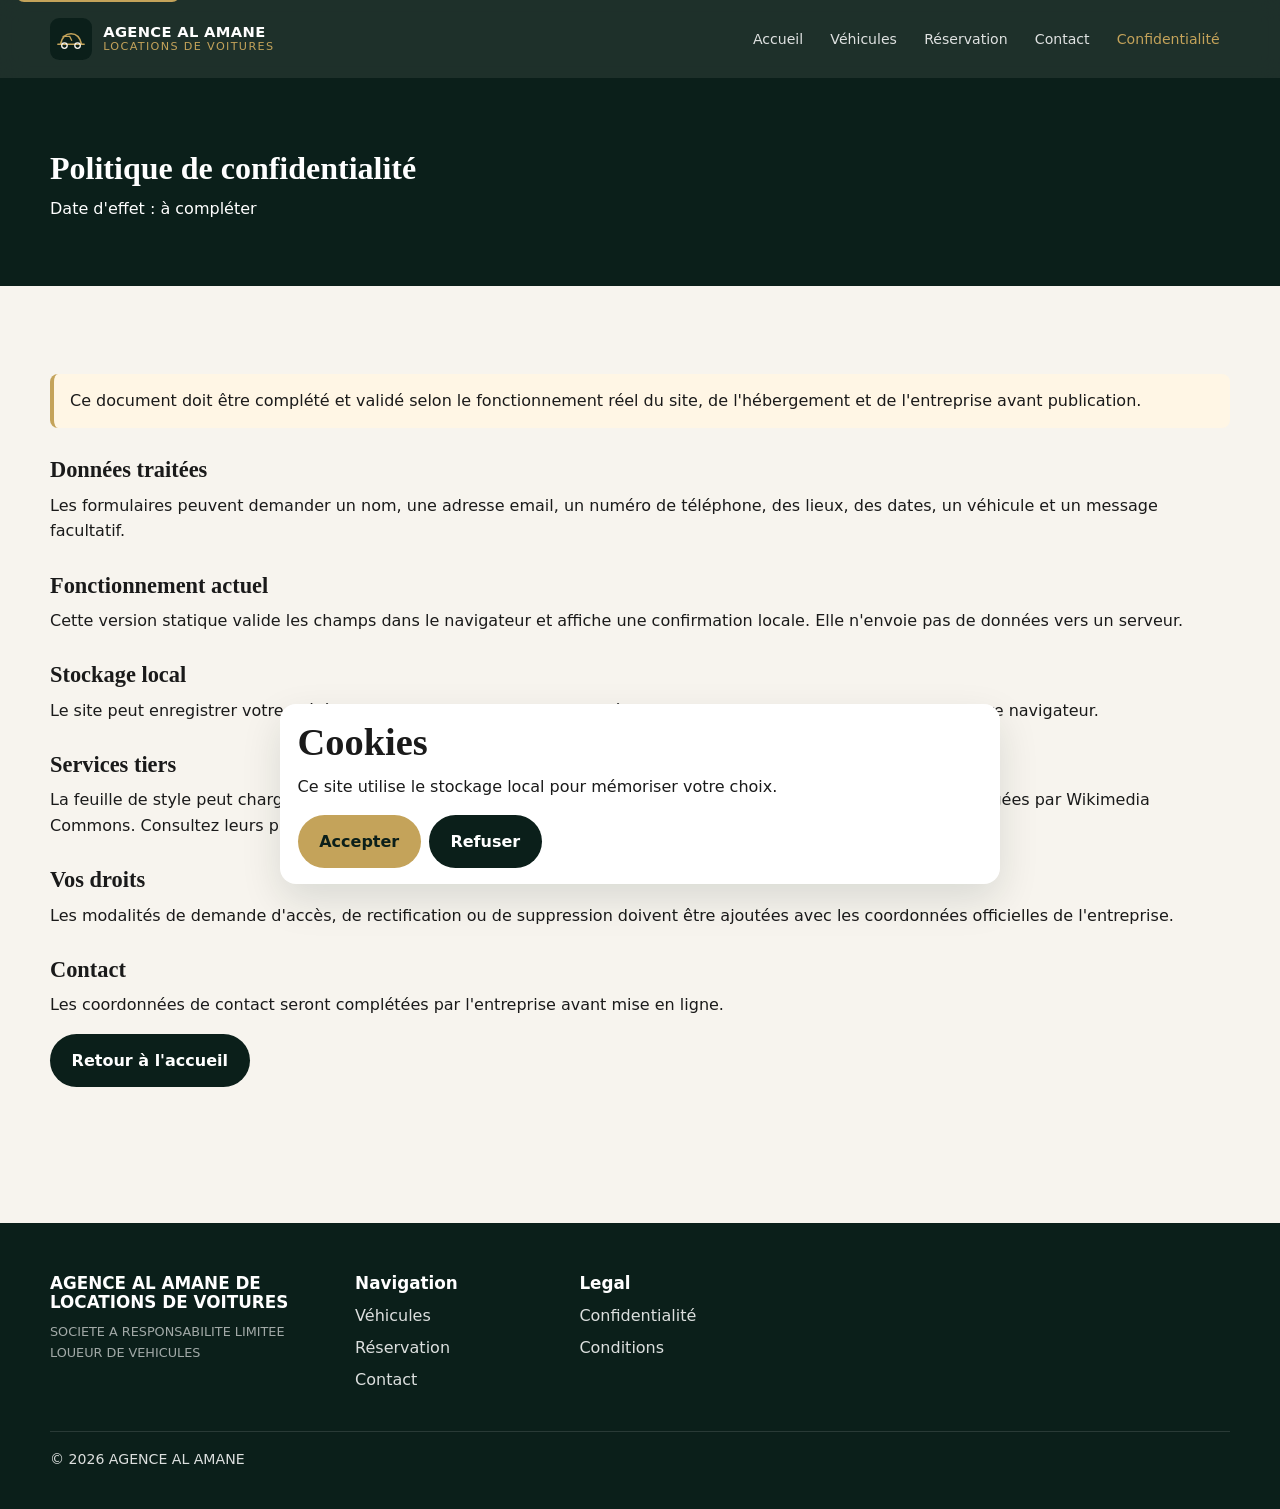
==== privacy-policy.html @ 0187f234 "Add files via upload" ====
<!DOCTYPE html>
<html lang="fr">
<head>
  <meta charset="UTF-8">
  <meta name="viewport" content="width=device-width, initial-scale=1">
  <title>Politique de confidentialité | AGENCE AL AMANE</title>
  <meta name="description" content="Politique de confidentialité du site de location de voitures.">
  <link rel="icon" href="assets/icons/logo.svg" type="image/svg+xml">
  <link rel="stylesheet" href="css/style.css">
</head>
<body data-page="privacy">
  <a class="skip-link" href="#main">Aller au contenu</a>
  <header class="site-header"><div class="container header-inner"><a class="logo" href="index.html#home"><img src="assets/icons/logo.svg" alt=""><span>AGENCE AL AMANE<small>Locations de voitures</small></span></a><button class="nav-toggle" type="button" aria-expanded="false" aria-controls="site-nav" aria-label="Ouvrir le menu"><span></span></button><nav id="site-nav" class="site-nav" aria-label="Navigation principale"><a href="index.html#home">Accueil</a><a href="index.html#cars">Véhicules</a><a href="index.html#booking">Réservation</a><a href="index.html#contact">Contact</a><a href="privacy-policy.html" aria-current="page">Confidentialité</a></nav></div></header>
  <main id="main" class="legal-page"><div class="page-hero"><div class="container"><h1>Politique de confidentialité</h1><p>Date d'effet : à compléter</p></div></div><section class="section"><div class="container"><div class="notice">Ce document doit être complété et validé selon le fonctionnement réel du site, de l'hébergement et de l'entreprise avant publication.</div><h2>Données traitées</h2><p>Les formulaires peuvent demander un nom, une adresse email, un numéro de téléphone, des lieux, des dates, un véhicule et un message facultatif.</p><h2>Fonctionnement actuel</h2><p>Cette version statique valide les champs dans le navigateur et affiche une confirmation locale. Elle n'envoie pas de données vers un serveur.</p><h2>Stockage local</h2><p>Le site peut enregistrer votre préférence de cookies et certaines données de recherche dans le stockage local de votre navigateur.</p><h2>Services tiers</h2><p>La feuille de style peut charger des polices depuis Google Fonts et les véhicules utilisent des images publiques hébergées par Wikimedia Commons. Consultez leurs propres politiques pour plus d'informations.</p><h2>Vos droits</h2><p>Les modalités de demande d'accès, de rectification ou de suppression doivent être ajoutées avec les coordonnées officielles de l'entreprise.</p><h2>Contact</h2><p>Les coordonnées de contact seront complétées par l'entreprise avant mise en ligne.</p><p><a class="btn btn-ghost" href="index.html#home">Retour à l'accueil</a></p></div></section></main>
  <footer class="site-footer"><div class="container footer-grid"><div><h2>AGENCE AL AMANE DE LOCATIONS DE VOITURES</h2><p class="legal-id">SOCIETE A RESPONSABILITE LIMITEE<br>LOUEUR DE VEHICULES</p></div><div><h3>Navigation</h3><ul><li><a href="index.html#cars">Véhicules</a></li><li><a href="index.html#booking">Réservation</a></li><li><a href="index.html#contact">Contact</a></li></ul></div><div><h3>Legal</h3><ul><li><a href="privacy-policy.html">Confidentialité</a></li><li><a href="index.html#terms">Conditions</a></li></ul></div></div><div class="container footer-bottom"><p>© <span data-year></span> AGENCE AL AMANE</p></div></footer>
  <div class="cookie-banner" id="cookie-banner" role="dialog" aria-labelledby="cookie-title"><h2 id="cookie-title" class="section-title">Cookies</h2><p>Ce site utilise le stockage local pour mémoriser votre choix.</p><div class="cookie-actions"><button class="btn btn-primary" id="cookie-accept" type="button">Accepter</button><button class="btn btn-ghost" id="cookie-decline" type="button">Refuser</button></div></div><button class="scroll-top" id="scroll-top" type="button" aria-label="Retour en haut">↑</button><script src="js/script.js"></script>
</body>
</html>
---- css/style.css ----
/* ============================================
   AGENCE AL AMANE — Car Rental
   ============================================ */

:root {
  --forest: #0b1f1a;
  --forest-soft: #143029;
  --gold: #c4a35a;
  --gold-dark: #9a7c38;
  --cream: #f7f4ee;
  --cream-2: #efe8db;
  --ink: #1a1a1a;
  --muted: #5c6560;
  --line: #d9d2c5;
  --white: #ffffff;
  --error: #b42318;
  --success: #1b7a4e;
  --shadow: 0 16px 40px rgba(11, 31, 26, 0.12);
  --radius: 16px;
  --header-h: 78px;
  --font: "Plus Jakarta Sans", system-ui, sans-serif;
  --display: "Cormorant Garamond", Georgia, serif;
  --max: 1180px;
}

*,
*::before,
*::after {
  box-sizing: border-box;
}

html {
  scroll-behavior: smooth;
}

body {
  margin: 0;
  font-family: var(--font);
  color: var(--ink);
  background: var(--cream);
  line-height: 1.6;
  min-height: 100vh;
}

img {
  max-width: 100%;
  height: auto;
  display: block;
}

a {
  color: inherit;
  text-decoration: none;
}

button,
input,
select,
textarea {
  font: inherit;
}

h1,
h2,
h3,
h4 {
  font-family: var(--display);
  font-weight: 600;
  line-height: 1.15;
  margin: 0 0 0.6rem;
}

p {
  margin: 0 0 1rem;
}

:focus-visible {
  outline: 3px solid var(--gold);
  outline-offset: 3px;
}

.skip-link {
  position: absolute;
  left: 1rem;
  top: -40px;
  background: var(--gold);
  color: var(--forest);
  padding: 0.5rem 1rem;
  z-index: 1000;
  border-radius: 8px;
}

.skip-link:focus {
  top: 1rem;
}

.container {
  width: min(100% - 2rem, var(--max));
  margin-inline: auto;
}

.section {
  padding: 4.5rem 0;
}

.section-kicker {
  text-transform: uppercase;
  letter-spacing: 0.16em;
  font-size: 0.75rem;
  color: var(--gold-dark);
  font-weight: 700;
  margin-bottom: 0.5rem;
}

.section-title {
  font-size: clamp(1.8rem, 3vw, 2.6rem);
}

.section-lead {
  color: var(--muted);
  max-width: 42rem;
}

.demo-note {
  display: inline-block;
  background: var(--cream-2);
  color: var(--muted);
  font-size: 0.8rem;
  padding: 0.2rem 0.55rem;
  border-radius: 999px;
  margin-bottom: 0.75rem;
}

/* Buttons */
.btn {
  display: inline-flex;
  align-items: center;
  justify-content: center;
  gap: 0.4rem;
  border: 0;
  border-radius: 999px;
  padding: 0.85rem 1.35rem;
  cursor: pointer;
  font-weight: 700;
  transition: transform 0.2s ease, background 0.2s ease, color 0.2s ease, box-shadow 0.2s ease;
  min-height: 44px;
}

.btn:hover {
  transform: translateY(-1px);
}

.btn-primary {
  background: var(--gold);
  color: var(--forest);
}

.btn-primary:hover {
  background: #d4b56c;
}

.btn-secondary {
  background: transparent;
  color: var(--white);
  border: 1px solid rgba(255, 255, 255, 0.45);
}

.btn-secondary:hover {
  background: rgba(255, 255, 255, 0.08);
}

.btn-ghost {
  background: var(--forest);
  color: var(--white);
}

.btn-ghost:hover {
  background: var(--forest-soft);
}

.btn-text {
  background: none;
  color: var(--forest);
  padding-inline: 0.4rem;
}

/* Header */
.site-header {
  position: sticky;
  top: 0;
  z-index: 50;
  background: rgba(11, 31, 26, 0.92);
  backdrop-filter: blur(12px);
  color: var(--white);
  min-height: var(--header-h);
  transition: box-shadow 0.2s ease;
}

.site-header.is-scrolled {
  box-shadow: 0 8px 24px rgba(0, 0, 0, 0.18);
}

.header-inner {
  display: flex;
  align-items: center;
  justify-content: space-between;
  gap: 1rem;
  min-height: var(--header-h);
}

.logo {
  display: flex;
  align-items: center;
  gap: 0.7rem;
  font-weight: 800;
  letter-spacing: 0.02em;
}

.logo img {
  width: 42px;
  height: 42px;
}

.logo span {
  font-size: 0.92rem;
  line-height: 1.15;
}

.logo small {
  display: block;
  font-weight: 500;
  color: var(--gold);
  font-size: 0.7rem;
  letter-spacing: 0.12em;
  text-transform: uppercase;
}

.nav-toggle {
  display: none;
  width: 44px;
  height: 44px;
  border: 0;
  background: transparent;
  color: var(--white);
  cursor: pointer;
}

.nav-toggle span,
.nav-toggle span::before,
.nav-toggle span::after {
  display: block;
  width: 22px;
  height: 2px;
  background: currentColor;
  position: relative;
}

.nav-toggle span::before,
.nav-toggle span::after {
  content: "";
  position: absolute;
}

.nav-toggle span::before {
  top: -7px;
}

.nav-toggle span::after {
  top: 7px;
}

.site-nav {
  display: flex;
  align-items: center;
  gap: 0.4rem;
}

.site-nav a {
  padding: 0.45rem 0.65rem;
  font-size: 0.88rem;
  color: rgba(255, 255, 255, 0.86);
  border-radius: 8px;
}

.site-nav a:hover,
.site-nav a[aria-current="page"] {
  color: var(--gold);
}

.site-nav .btn-primary {
  margin-left: 0.4rem;
  color: var(--forest);
}

/* Hero */
.hero {
  position: relative;
  min-height: min(86vh, 760px);
  display: grid;
  align-items: end;
  color: var(--white);
  background:
    linear-gradient(180deg, rgba(11, 31, 26, 0.35) 0%, rgba(11, 31, 26, 0.82) 100%),
    url("https://images.unsplash.com/photo-1492144534655-ae79c964c9d7?auto=format&fit=crop&w=1600&q=70")
      center/cover no-repeat;
}

.hero-content {
  padding: 7rem 0 5.5rem;
  max-width: 40rem;
}

.hero h1 {
  font-size: clamp(2.6rem, 6vw, 4.6rem);
  margin-bottom: 1rem;
}

.hero p {
  color: rgba(255, 255, 255, 0.86);
  font-size: 1.08rem;
}

.hero-actions {
  display: flex;
  flex-wrap: wrap;
  gap: 0.75rem;
  margin-top: 1.5rem;
}

/* Search panel */
.search-panel {
  margin-top: -3.2rem;
  position: relative;
  z-index: 2;
}

.search-card,
.card,
.feature-card,
.step-card,
.testimonial,
.legal-card {
  background: var(--white);
  border-radius: var(--radius);
  box-shadow: var(--shadow);
}

.search-card {
  padding: 1.25rem;
}

.search-grid,
.form-grid {
  display: grid;
  grid-template-columns: repeat(4, 1fr);
  gap: 0.85rem;
}

.field {
  display: flex;
  flex-direction: column;
  gap: 0.35rem;
}

.field label {
  font-size: 0.8rem;
  font-weight: 700;
}

.field input,
.field select,
.field textarea {
  border: 1px solid var(--line);
  border-radius: 12px;
  padding: 0.75rem 0.85rem;
  background: var(--cream);
  min-height: 46px;
}

.field textarea {
  min-height: 120px;
  resize: vertical;
}

.field-error,
.form-error {
  color: var(--error);
  font-size: 0.8rem;
  min-height: 1.1em;
}

.form-success {
  color: var(--success);
  background: #e8f6ee;
  padding: 0.85rem 1rem;
  border-radius: 12px;
  margin-bottom: 1rem;
}

.form-success[hidden],
.form-error[hidden] {
  display: none;
}

/* Cars */
.cars-toolbar {
  display: grid;
  grid-template-columns: 1.4fr repeat(5, 1fr);
  gap: 0.7rem;
  margin: 1.5rem 0 2rem;
}

.car-grid {
  display: grid;
  grid-template-columns: repeat(3, 1fr);
  gap: 1.2rem;
}

.car-card {
  overflow: hidden;
  display: flex;
  flex-direction: column;
  background: var(--white);
  border-radius: var(--radius);
  box-shadow: var(--shadow);
}

.car-card img {
  width: 100%;
  height: 190px;
  object-fit: cover;
  background: var(--cream-2);
}

.car-body {
  padding: 1.1rem 1.15rem 1.25rem;
  display: flex;
  flex-direction: column;
  gap: 0.45rem;
  flex: 1;
}

.car-meta {
  display: flex;
  justify-content: space-between;
  align-items: center;
  gap: 0.5rem;
}

.badge {
  background: var(--cream-2);
  color: var(--forest);
  border-radius: 999px;
  font-size: 0.72rem;
  font-weight: 700;
  padding: 0.2rem 0.55rem;
}

.specs {
  display: flex;
  flex-wrap: wrap;
  gap: 0.4rem;
  color: var(--muted);
  font-size: 0.82rem;
}

.price {
  font-weight: 800;
  font-size: 1.05rem;
}

.price small {
  font-weight: 500;
  color: var(--muted);
}

.car-actions {
  display: flex;
  gap: 0.5rem;
  margin-top: auto;
}

.car-actions .btn {
  flex: 1;
  padding-inline: 0.6rem;
}

.empty-state {
  text-align: center;
  padding: 2.5rem 1rem;
  color: var(--muted);
}

/* Features / steps */
.feature-grid,
.stats-grid {
  display: grid;
  grid-template-columns: repeat(3, 1fr);
  gap: 1rem;
  margin-top: 1.8rem;
}

.feature-card,
.step-card,
.stat-card {
  padding: 1.3rem;
}

.icon-circle {
  width: 46px;
  height: 46px;
  border-radius: 50%;
  display: grid;
  place-items: center;
  background: var(--cream-2);
  color: var(--gold-dark);
  margin-bottom: 0.8rem;
  font-weight: 800;
}

.steps {
  display: grid;
  grid-template-columns: repeat(3, 1fr);
  gap: 1rem;
  margin-top: 1.8rem;
}

/* About / testimonials */
.split {
  display: grid;
  grid-template-columns: 1.1fr 0.9fr;
  gap: 2rem;
  align-items: center;
}

.testimonial-grid {
  display: grid;
  grid-template-columns: repeat(3, 1fr);
  gap: 1rem;
}

.testimonial {
  padding: 1.3rem;
}

.cta-band {
  background: var(--forest);
  color: var(--white);
  border-radius: 24px;
  padding: 2.4rem;
  display: flex;
  justify-content: space-between;
  gap: 1.5rem;
  align-items: center;
}

.contact-grid {
  display: grid;
  grid-template-columns: 0.9fr 1.1fr;
  gap: 1.5rem;
}

.info-list {
  list-style: none;
  padding: 0;
  margin: 0 0 1.2rem;
}

.info-list li {
  margin-bottom: 0.7rem;
}

.social-row {
  display: flex;
  flex-wrap: wrap;
  gap: 0.5rem;
}

.social-row a {
  width: 42px;
  height: 42px;
  display: grid;
  place-items: center;
  border-radius: 50%;
  background: var(--forest);
  color: var(--white);
}

.social-row a:hover {
  background: var(--gold);
  color: var(--forest);
}

.social-row img {
  width: 18px;
  height: 18px;
  filter: brightness(0) invert(1);
}

/* Modal */
.modal {
  position: fixed;
  inset: 0;
  background: rgba(11, 31, 26, 0.62);
  display: grid;
  place-items: center;
  padding: 1rem;
  z-index: 80;
  opacity: 0;
  visibility: hidden;
  transition: opacity 0.2s ease, visibility 0.2s ease;
}

.modal.is-open {
  opacity: 1;
  visibility: visible;
}

.modal-dialog {
  background: var(--white);
  border-radius: 20px;
  max-width: 760px;
  width: 100%;
  max-height: 90vh;
  overflow: auto;
  transform: translateY(12px);
  transition: transform 0.2s ease;
}

.modal.is-open .modal-dialog {
  transform: none;
}

.modal-dialog img {
  width: 100%;
  height: 280px;
  object-fit: cover;
}

.modal-body {
  padding: 1.3rem 1.4rem 1.6rem;
}

.modal-close {
  position: absolute;
  right: 1rem;
  top: 1rem;
  background: var(--white);
  border: 0;
  width: 40px;
  height: 40px;
  border-radius: 50%;
  cursor: pointer;
  font-size: 1.3rem;
}

.modal-dialog {
  position: relative;
}

/* Booking calc */
.calc-box {
  background: var(--forest);
  color: var(--white);
  border-radius: var(--radius);
  padding: 1.2rem;
}

.calc-box dl {
  display: grid;
  grid-template-columns: 1fr auto;
  gap: 0.4rem 1rem;
  margin: 0;
}

.calc-box small {
  display: block;
  margin-top: 0.8rem;
  color: rgba(255, 255, 255, 0.7);
}

.checkbox {
  display: flex;
  gap: 0.6rem;
  align-items: flex-start;
  font-size: 0.92rem;
}

/* FAQ */
.faq-item {
  background: var(--white);
  border-radius: 12px;
  margin-bottom: 0.6rem;
  overflow: hidden;
}

.faq-item button {
  width: 100%;
  text-align: left;
  background: none;
  border: 0;
  padding: 1rem 1.1rem;
  font-weight: 700;
  cursor: pointer;
}

.faq-item .faq-panel {
  display: none;
  padding: 0 1.1rem 1rem;
  color: var(--muted);
}

.faq-item.is-open .faq-panel {
  display: block;
}

/* Footer */
.site-footer {
  background: var(--forest);
  color: rgba(255, 255, 255, 0.86);
  padding: 3.2rem 0 1.4rem;
  margin-top: 3rem;
}

.footer-grid {
  display: grid;
  grid-template-columns: 1.4fr repeat(4, 1fr);
  gap: 1.4rem;
}

.site-footer h3,
.site-footer h2 {
  color: var(--white);
  font-size: 1.05rem;
  font-family: var(--font);
}

.site-footer a:hover {
  color: var(--gold);
}

.site-footer ul {
  list-style: none;
  padding: 0;
  margin: 0;
}

.site-footer li {
  margin-bottom: 0.4rem;
}

.legal-id {
  font-size: 0.8rem;
  color: rgba(255, 255, 255, 0.62);
}

.footer-bottom {
  border-top: 1px solid rgba(255, 255, 255, 0.12);
  margin-top: 2rem;
  padding-top: 1rem;
  display: flex;
  justify-content: space-between;
  gap: 1rem;
  flex-wrap: wrap;
  font-size: 0.88rem;
}

/* Cookie */
.cookie-banner {
  position: fixed;
  left: 1rem;
  right: 1rem;
  bottom: 1rem;
  z-index: 90;
  background: var(--white);
  border-radius: 16px;
  box-shadow: var(--shadow);
  padding: 1rem 1.1rem;
  display: none;
  max-width: 720px;
  margin-inline: auto;
}

.cookie-banner.is-visible {
  display: block;
}

.cookie-actions {
  display: flex;
  flex-wrap: wrap;
  gap: 0.5rem;
  margin-top: 0.8rem;
}

.cookie-settings {
  display: none;
  margin-top: 0.8rem;
}

.cookie-settings.is-open {
  display: block;
}

/* Utilities */
.page-hero {
  background: var(--forest);
  color: var(--white);
  padding: 4.5rem 0 3rem;
}

.legal-page h2 {
  margin-top: 1.8rem;
  font-size: 1.4rem;
}

.notice {
  background: #fff6e5;
  border-left: 4px solid var(--gold);
  padding: 0.9rem 1rem;
  border-radius: 8px;
  margin: 1rem 0 1.5rem;
}

.scroll-top,
.mobile-cta {
  position: fixed;
  z-index: 40;
}

.scroll-top {
  right: 1rem;
  bottom: 5.4rem;
  width: 44px;
  height: 44px;
  border-radius: 50%;
  border: 0;
  background: var(--forest);
  color: var(--white);
  cursor: pointer;
  display: none;
}

.scroll-top.is-visible {
  display: grid;
  place-items: center;
}

.mobile-cta {
  display: none;
  left: 1rem;
  right: 1rem;
  bottom: 1rem;
}

.sr-only {
  position: absolute;
  width: 1px;
  height: 1px;
  padding: 0;
  margin: -1px;
  overflow: hidden;
  clip: rect(0, 0, 0, 0);
  border: 0;
}

.loading {
  text-align: center;
  color: var(--muted);
  padding: 1rem;
}

/* Responsive */
@media (max-width: 1200px) {
  .car-grid,
  .feature-grid,
  .testimonial-grid {
    grid-template-columns: repeat(2, 1fr);
  }

  .cars-toolbar {
    grid-template-columns: repeat(3, 1fr);
  }
}

@media (max-width: 992px) {
  .search-grid,
  .form-grid,
  .split,
  .contact-grid,
  .steps,
  .footer-grid,
  .cta-band {
    grid-template-columns: 1fr;
  }

  .footer-grid {
    grid-template-columns: 1fr 1fr;
  }
}

@media (max-width: 768px) {
  .nav-toggle {
    display: grid;
    place-items: center;
  }

  .site-nav {
    position: absolute;
    left: 0;
    right: 0;
    top: var(--header-h);
    background: var(--forest);
    flex-direction: column;
    align-items: stretch;
    padding: 0.6rem 1rem 1rem;
    display: none;
  }

  .site-nav.is-open {
    display: flex;
  }

  .site-nav .btn-primary {
    margin: 0.4rem 0 0;
  }

  .hero-content {
    padding-top: 6rem;
  }

  .car-grid,
  .feature-grid,
  .testimonial-grid,
  .stats-grid,
  .cars-toolbar,
  .footer-grid {
    grid-template-columns: 1fr;
  }

  .mobile-cta {
    display: block;
  }

  .mobile-cta .btn {
    width: 100%;
  }

  body.has-mobile-cta {
    padding-bottom: 4.5rem;
  }
}

@media (max-width: 576px) {
  .hero h1 {
    font-size: 2.3rem;
  }

  .car-actions {
    flex-direction: column;
  }

  .search-card,
  .cta-band,
  .modal-body {
    padding: 1rem;
  }
}

@media (max-width: 375px) {
  .container {
    width: min(100% - 1.2rem, var(--max));
  }
}
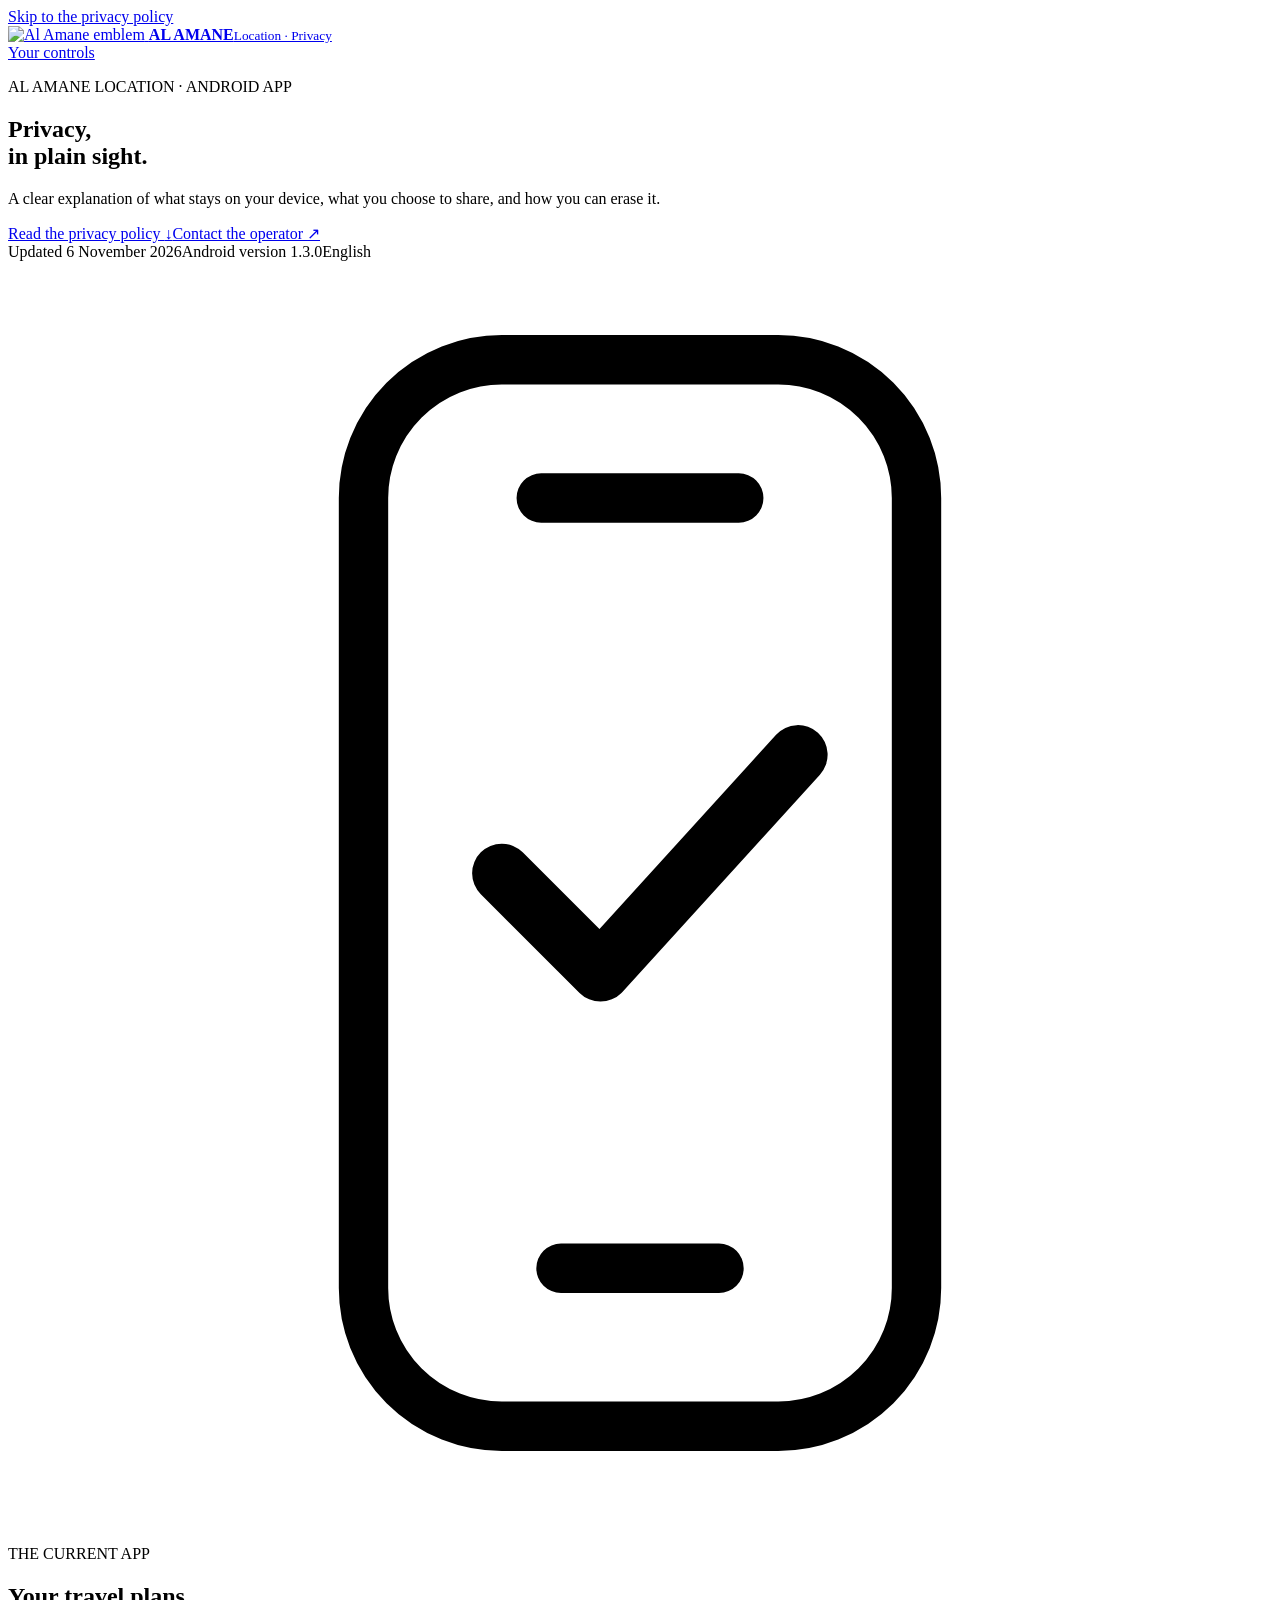
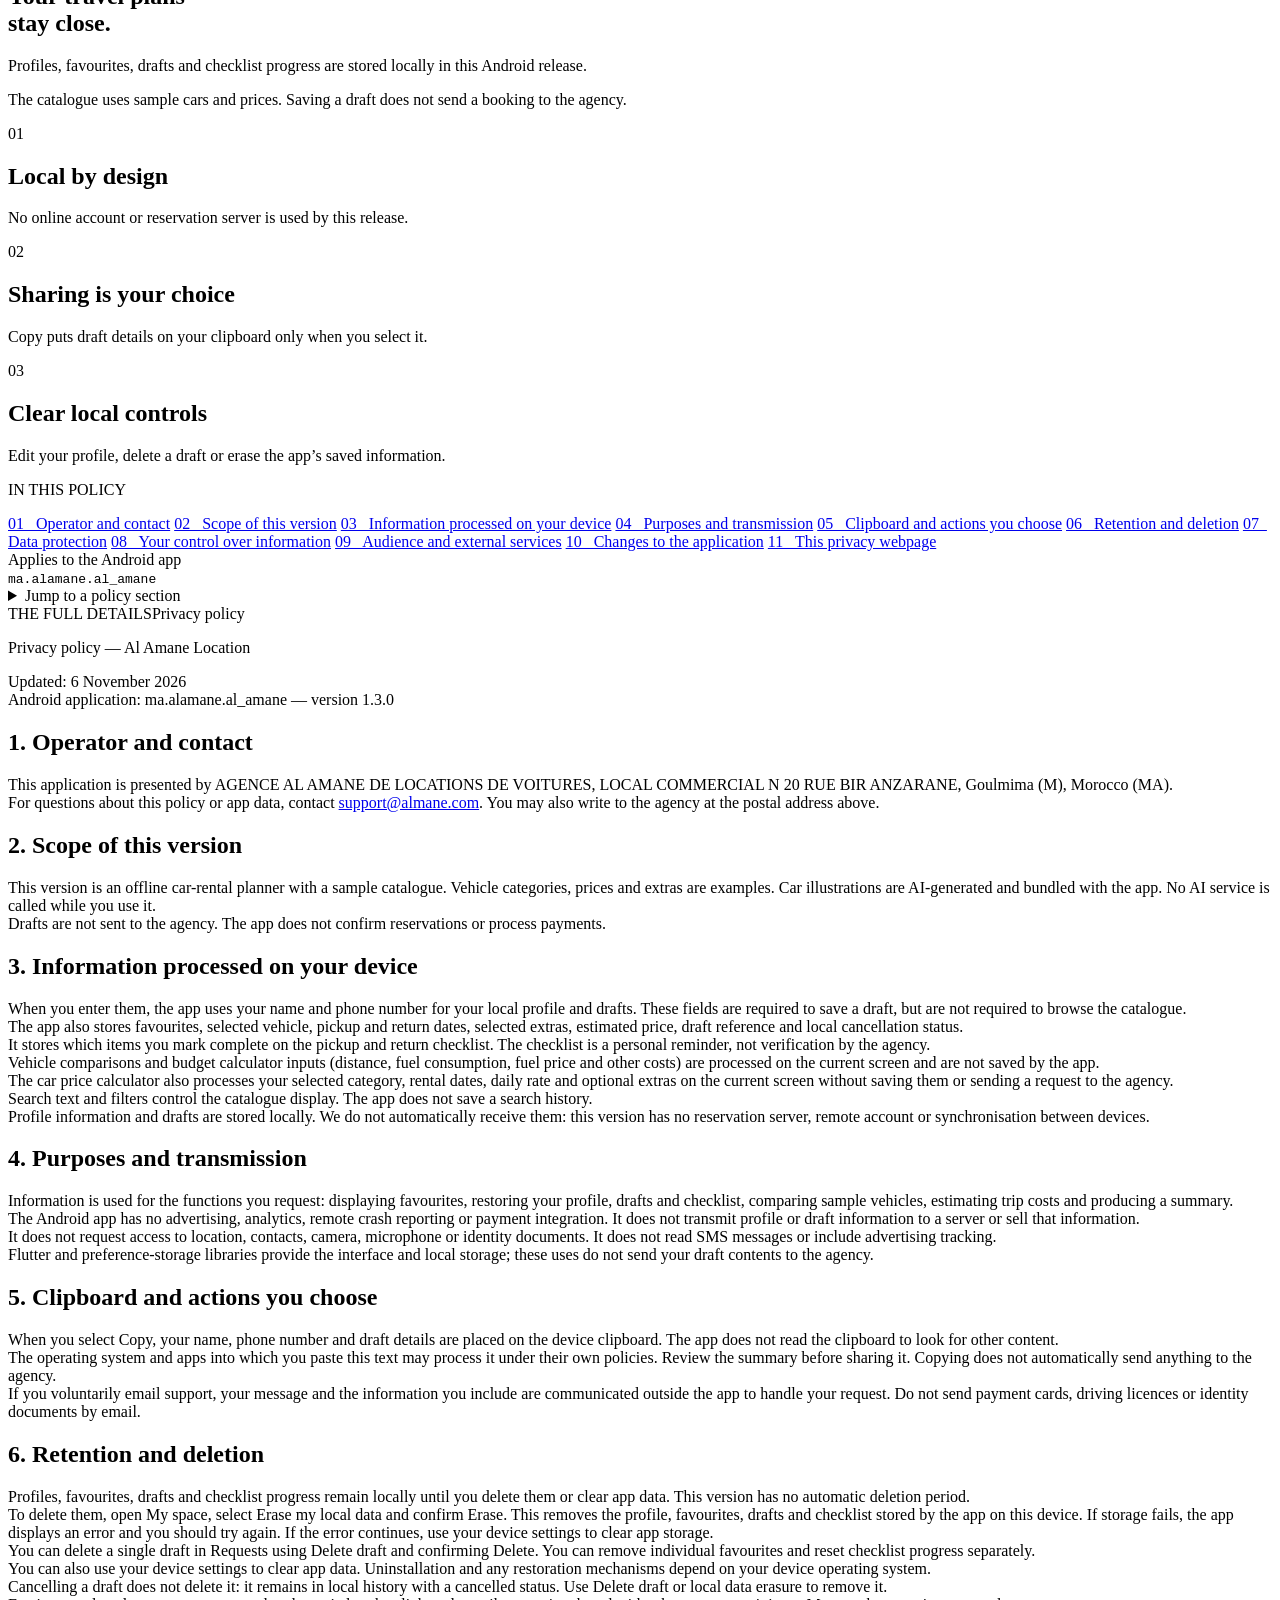
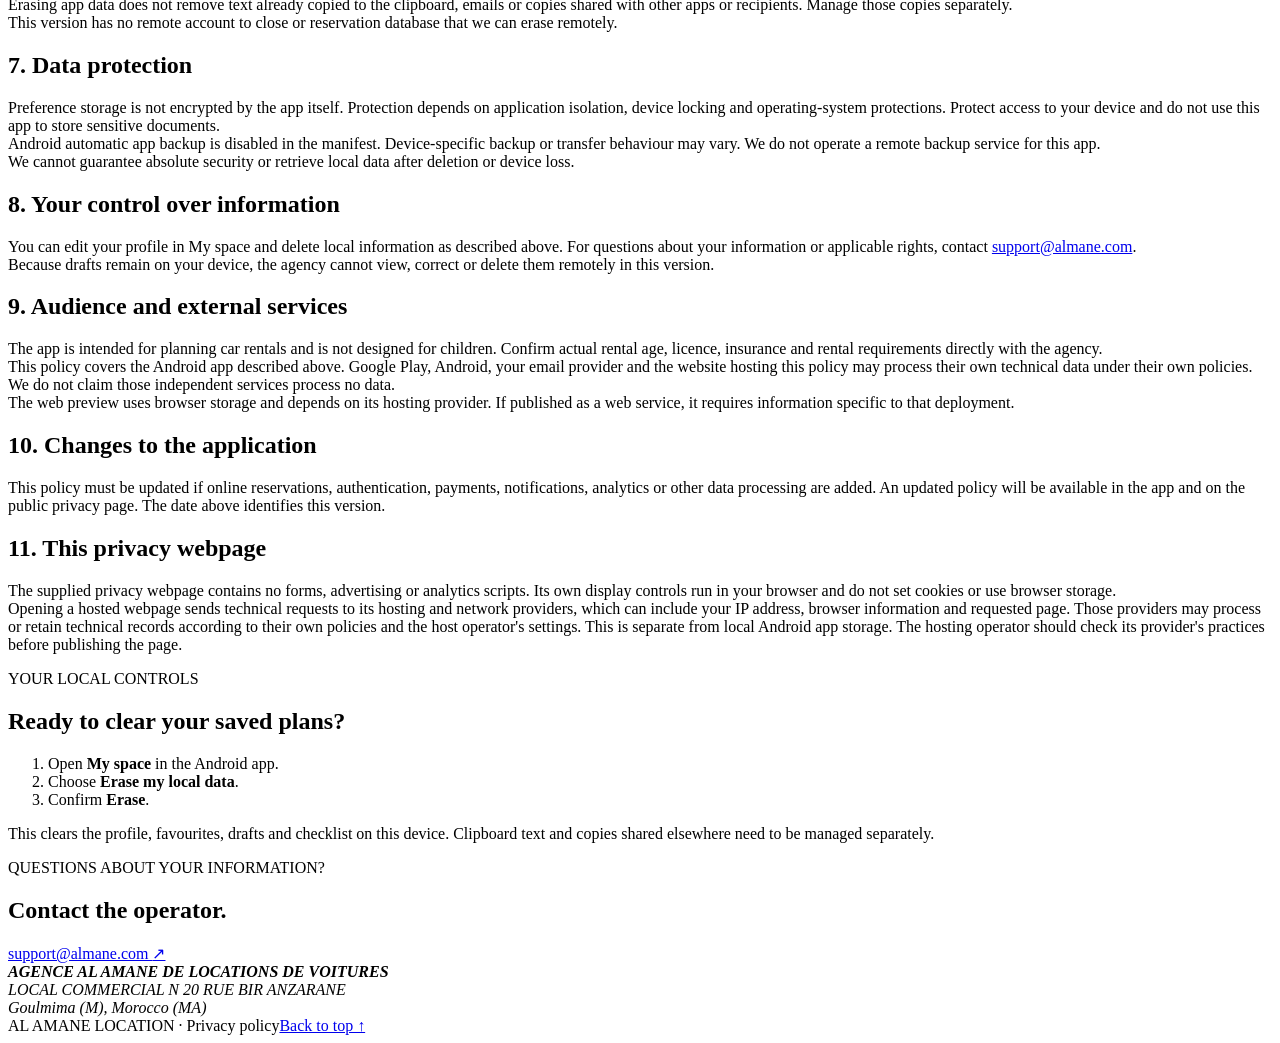
==== commit 1da4b76a: "Add files via upload" ====
--- a/privacy-policy.html
+++ b/privacy-policy.html
@@ -1,18 +1,118 @@
-<!DOCTYPE html>
-<html lang="fr">
-<head>
-  <meta charset="UTF-8">
-  <meta name="viewport" content="width=device-width, initial-scale=1">
-  <title>Politique de confidentialité | AGENCE AL AMANE</title>
-  <meta name="description" content="Politique de confidentialité du site de location de voitures.">
-  <link rel="icon" href="assets/icons/logo.svg" type="image/svg+xml">
-  <link rel="stylesheet" href="css/style.css">
-</head>
-<body data-page="privacy">
-  <a class="skip-link" href="#main">Aller au contenu</a>
-  <header class="site-header"><div class="container header-inner"><a class="logo" href="index.html#home"><img src="assets/icons/logo.svg" alt=""><span>AGENCE AL AMANE<small>Locations de voitures</small></span></a><button class="nav-toggle" type="button" aria-expanded="false" aria-controls="site-nav" aria-label="Ouvrir le menu"><span></span></button><nav id="site-nav" class="site-nav" aria-label="Navigation principale"><a href="index.html#home">Accueil</a><a href="index.html#cars">Véhicules</a><a href="index.html#booking">Réservation</a><a href="index.html#contact">Contact</a><a href="privacy-policy.html" aria-current="page">Confidentialité</a></nav></div></header>
-  <main id="main" class="legal-page"><div class="page-hero"><div class="container"><h1>Politique de confidentialité</h1><p>Date d'effet : à compléter</p></div></div><section class="section"><div class="container"><div class="notice">Ce document doit être complété et validé selon le fonctionnement réel du site, de l'hébergement et de l'entreprise avant publication.</div><h2>Données traitées</h2><p>Les formulaires peuvent demander un nom, une adresse email, un numéro de téléphone, des lieux, des dates, un véhicule et un message facultatif.</p><h2>Fonctionnement actuel</h2><p>Cette version statique valide les champs dans le navigateur et affiche une confirmation locale. Elle n'envoie pas de données vers un serveur.</p><h2>Stockage local</h2><p>Le site peut enregistrer votre préférence de cookies et certaines données de recherche dans le stockage local de votre navigateur.</p><h2>Services tiers</h2><p>La feuille de style peut charger des polices depuis Google Fonts et les véhicules utilisent des images publiques hébergées par Wikimedia Commons. Consultez leurs propres politiques pour plus d'informations.</p><h2>Vos droits</h2><p>Les modalités de demande d'accès, de rectification ou de suppression doivent être ajoutées avec les coordonnées officielles de l'entreprise.</p><h2>Contact</h2><p>Les coordonnées de contact seront complétées par l'entreprise avant mise en ligne.</p><p><a class="btn btn-ghost" href="index.html#home">Retour à l'accueil</a></p></div></section></main>
-  <footer class="site-footer"><div class="container footer-grid"><div><h2>AGENCE AL AMANE DE LOCATIONS DE VOITURES</h2><p class="legal-id">SOCIETE A RESPONSABILITE LIMITEE<br>LOUEUR DE VEHICULES</p></div><div><h3>Navigation</h3><ul><li><a href="index.html#cars">Véhicules</a></li><li><a href="index.html#booking">Réservation</a></li><li><a href="index.html#contact">Contact</a></li></ul></div><div><h3>Legal</h3><ul><li><a href="privacy-policy.html">Confidentialité</a></li><li><a href="index.html#terms">Conditions</a></li></ul></div></div><div class="container footer-bottom"><p>© <span data-year></span> AGENCE AL AMANE</p></div></footer>
-  <div class="cookie-banner" id="cookie-banner" role="dialog" aria-labelledby="cookie-title"><h2 id="cookie-title" class="section-title">Cookies</h2><p>Ce site utilise le stockage local pour mémoriser votre choix.</p><div class="cookie-actions"><button class="btn btn-primary" id="cookie-accept" type="button">Accepter</button><button class="btn btn-ghost" id="cookie-decline" type="button">Refuser</button></div></div><button class="scroll-top" id="scroll-top" type="button" aria-label="Retour en haut">↑</button><script src="js/script.js"></script>
-</body>
-</html>
+<!doctype html>
+<html lang="en" data-theme="light">
+<head>
+  <meta charset="utf-8">
+  <meta name="viewport" content="width=device-width, initial-scale=1">
+  <meta name="description" content="Privacy policy for Al Amane Location, the offline car-rental planning app for Goulmima, Morocco.">
+  <meta name="referrer" content="no-referrer">
+  <meta http-equiv="Content-Security-Policy" content="default-src 'self'; script-src 'self'; style-src 'self'; img-src 'self' data:; connect-src 'none'; object-src 'none'; base-uri 'none'; form-action 'none'">
+  <meta name="theme-color" content="#173d35">
+  <title>Privacy policy — Al Amane Location</title>
+  <link rel="icon" href="privacy-assets/logo.png" type="image/png">
+  <link rel="stylesheet" href="privacy-assets/styles.css">
+  <script src="privacy-assets/site.js" defer></script>
+</head>
+<body>
+  <a class="skip-link" href="#policy-text">Skip to the privacy policy</a>
+  <header class="site-header">
+    <a class="brand" href="#top" aria-label="Al Amane Location privacy page">
+      <img src="privacy-assets/logo.png" width="44" height="44" alt="Al Amane emblem">
+      <span><strong>AL AMANE</strong><small>Location · Privacy</small></span>
+    </a>
+    <nav class="header-actions" aria-label="Page controls">
+      <a href="#policy-6" class="header-link">Your controls</a>
+      <button type="button" id="theme-toggle" class="icon-button" aria-label="Dark theme" aria-pressed="false" hidden>Dark theme</button>
+      <button type="button" id="print-button" class="print-button" hidden>Print policy <span aria-hidden="true">↗</span></button>
+    </nav>
+  </header>
+  <progress id="reading-progress" class="reading-progress" max="100" value="0" aria-label="Page reading progress" hidden></progress>
+  <main id="top">
+    <section class="hero" aria-labelledby="page-title">
+      <div class="hero-copy">
+        <p class="eyebrow"><span class="status-dot" aria-hidden="true"></span> AL AMANE LOCATION · ANDROID APP</p>
+        <h1 id="page-title">Privacy,<br>in plain sight<span class="gold-stop">.</span></h1>
+        <p class="hero-lead">A clear explanation of what stays on your device, what you choose to share, and how you can erase it.</p>
+        <div class="hero-buttons"><a class="primary-link" href="#policy-text">Read the privacy policy <span aria-hidden="true">↓</span></a><a class="text-link" href="#policy-1">Contact the operator <span aria-hidden="true">↗</span></a></div>
+        <div class="edition"><span>Updated <time datetime="2026-11-06">6 November 2026</time></span><span>Android version 1.3.0</span><span>English</span></div>
+      </div>
+      <aside class="hero-note" aria-label="About this release">
+        <div class="note-symbol" aria-hidden="true"><svg viewBox="0 0 64 64" fill="none"><rect x="18" y="5" width="28" height="54" rx="7" stroke="currentColor" stroke-width="2.5"/><path d="M27 12h10M28 51h8" stroke="currentColor" stroke-width="2.5" stroke-linecap="round"/><path d="m25 31 5 5 10-11" stroke="currentColor" stroke-width="3" stroke-linecap="round" stroke-linejoin="round"/></svg></div>
+        <p class="eyebrow">THE CURRENT APP</p><h2>Your travel plans<br>stay close.</h2>
+        <p>Profiles, favourites, drafts and checklist progress are stored locally in this Android release.</p>
+        <div class="note-rule"></div>
+        <p class="note-small">The catalogue uses sample cars and prices. Saving a draft does not send a booking to the agency.</p>
+      </aside>
+    </section>
+    <section class="quick-facts" aria-label="Privacy overview">
+      <article><span class="fact-number">01</span><div><h2>Local by design</h2><p>No online account or reservation server is used by this release.</p></div></article>
+      <article><span class="fact-number">02</span><div><h2>Sharing is your choice</h2><p>Copy puts draft details on your clipboard only when you select it.</p></div></article>
+      <article><span class="fact-number">03</span><div><h2>Clear local controls</h2><p>Edit your profile, delete a draft or erase the app’s saved information.</p></div></article>
+    </section>
+    <div class="document-layout">
+      <aside class="contents-panel"><p class="eyebrow">IN THIS POLICY</p><nav aria-label="Policy contents"><a href="#policy-1">01 &nbsp; Operator and contact</a>
+<a href="#policy-2">02 &nbsp; Scope of this version</a>
+<a href="#policy-3">03 &nbsp; Information processed on your device</a>
+<a href="#policy-4">04 &nbsp; Purposes and transmission</a>
+<a href="#policy-5">05 &nbsp; Clipboard and actions you choose</a>
+<a href="#policy-6">06 &nbsp; Retention and deletion</a>
+<a href="#policy-7">07 &nbsp; Data protection</a>
+<a href="#policy-8">08 &nbsp; Your control over information</a>
+<a href="#policy-9">09 &nbsp; Audience and external services</a>
+<a href="#policy-10">10 &nbsp; Changes to the application</a>
+<a href="#policy-11">11 &nbsp; This privacy webpage</a></nav><div class="contents-foot">Applies to the Android app<br><code>ma.alamane.al_amane</code></div></aside>
+      <div class="policy-column">
+        <details class="mobile-contents"><summary>Jump to a policy section</summary><nav aria-label="Mobile policy contents"><a href="#policy-1">01 &nbsp; Operator and contact</a>
+<a href="#policy-2">02 &nbsp; Scope of this version</a>
+<a href="#policy-3">03 &nbsp; Information processed on your device</a>
+<a href="#policy-4">04 &nbsp; Purposes and transmission</a>
+<a href="#policy-5">05 &nbsp; Clipboard and actions you choose</a>
+<a href="#policy-6">06 &nbsp; Retention and deletion</a>
+<a href="#policy-7">07 &nbsp; Data protection</a>
+<a href="#policy-8">08 &nbsp; Your control over information</a>
+<a href="#policy-9">09 &nbsp; Audience and external services</a>
+<a href="#policy-10">10 &nbsp; Changes to the application</a>
+<a href="#policy-11">11 &nbsp; This privacy webpage</a></nav></details>
+        <div class="document-heading"><span class="eyebrow">THE FULL DETAILS</span><span class="document-label">Privacy policy</span></div>
+        <article id="policy-text" class="policy-document" aria-label="Full privacy policy"><p class="policy-name">Privacy policy — Al Amane Location</p>
+<p class="policy-meta">Updated: 6 November 2026<br>Android application: ma.alamane.al_amane — version 1.3.0</p>
+<section id="policy-1" class="policy-section"><h2>1. Operator and contact</h2>
+<p>This application is presented by AGENCE AL AMANE DE LOCATIONS DE VOITURES, LOCAL COMMERCIAL N 20 RUE BIR ANZARANE, Goulmima (M), Morocco (MA).<br>For questions about this policy or app data, contact <a href="mailto:support@almane.com">support@almane.com</a>. You may also write to the agency at the postal address above.</p>
+</section>
+<section id="policy-2" class="policy-section"><h2>2. Scope of this version</h2>
+<p>This version is an offline car-rental planner with a sample catalogue. Vehicle categories, prices and extras are examples. Car illustrations are AI-generated and bundled with the app. No AI service is called while you use it.<br>Drafts are not sent to the agency. The app does not confirm reservations or process payments.</p>
+</section>
+<section id="policy-3" class="policy-section"><h2>3. Information processed on your device</h2>
+<p>When you enter them, the app uses your name and phone number for your local profile and drafts. These fields are required to save a draft, but are not required to browse the catalogue.<br>The app also stores favourites, selected vehicle, pickup and return dates, selected extras, estimated price, draft reference and local cancellation status.<br>It stores which items you mark complete on the pickup and return checklist. The checklist is a personal reminder, not verification by the agency.<br>Vehicle comparisons and budget calculator inputs (distance, fuel consumption, fuel price and other costs) are processed on the current screen and are not saved by the app.<br>The car price calculator also processes your selected category, rental dates, daily rate and optional extras on the current screen without saving them or sending a request to the agency.<br>Search text and filters control the catalogue display. The app does not save a search history.<br>Profile information and drafts are stored locally. We do not automatically receive them: this version has no reservation server, remote account or synchronisation between devices.</p>
+</section>
+<section id="policy-4" class="policy-section"><h2>4. Purposes and transmission</h2>
+<p>Information is used for the functions you request: displaying favourites, restoring your profile, drafts and checklist, comparing sample vehicles, estimating trip costs and producing a summary.<br>The Android app has no advertising, analytics, remote crash reporting or payment integration. It does not transmit profile or draft information to a server or sell that information.<br>It does not request access to location, contacts, camera, microphone or identity documents. It does not read SMS messages or include advertising tracking.<br>Flutter and preference-storage libraries provide the interface and local storage; these uses do not send your draft contents to the agency.</p>
+</section>
+<section id="policy-5" class="policy-section"><h2>5. Clipboard and actions you choose</h2>
+<p>When you select Copy, your name, phone number and draft details are placed on the device clipboard. The app does not read the clipboard to look for other content.<br>The operating system and apps into which you paste this text may process it under their own policies. Review the summary before sharing it. Copying does not automatically send anything to the agency.<br>If you voluntarily email support, your message and the information you include are communicated outside the app to handle your request. Do not send payment cards, driving licences or identity documents by email.</p>
+</section>
+<section id="policy-6" class="policy-section"><h2>6. Retention and deletion</h2>
+<p>Profiles, favourites, drafts and checklist progress remain locally until you delete them or clear app data. This version has no automatic deletion period.<br>To delete them, open My space, select Erase my local data and confirm Erase. This removes the profile, favourites, drafts and checklist stored by the app on this device. If storage fails, the app displays an error and you should try again. If the error continues, use your device settings to clear app storage.<br>You can delete a single draft in Requests using Delete draft and confirming Delete. You can remove individual favourites and reset checklist progress separately.<br>You can also use your device settings to clear app data. Uninstallation and any restoration mechanisms depend on your device operating system.<br>Cancelling a draft does not delete it: it remains in local history with a cancelled status. Use Delete draft or local data erasure to remove it.<br>Erasing app data does not remove text already copied to the clipboard, emails or copies shared with other apps or recipients. Manage those copies separately.<br>This version has no remote account to close or reservation database that we can erase remotely.</p>
+</section>
+<section id="policy-7" class="policy-section"><h2>7. Data protection</h2>
+<p>Preference storage is not encrypted by the app itself. Protection depends on application isolation, device locking and operating-system protections. Protect access to your device and do not use this app to store sensitive documents.<br>Android automatic app backup is disabled in the manifest. Device-specific backup or transfer behaviour may vary. We do not operate a remote backup service for this app.<br>We cannot guarantee absolute security or retrieve local data after deletion or device loss.</p>
+</section>
+<section id="policy-8" class="policy-section"><h2>8. Your control over information</h2>
+<p>You can edit your profile in My space and delete local information as described above. For questions about your information or applicable rights, contact <a href="mailto:support@almane.com">support@almane.com</a>.<br>Because drafts remain on your device, the agency cannot view, correct or delete them remotely in this version.</p>
+</section>
+<section id="policy-9" class="policy-section"><h2>9. Audience and external services</h2>
+<p>The app is intended for planning car rentals and is not designed for children. Confirm actual rental age, licence, insurance and rental requirements directly with the agency.<br>This policy covers the Android app described above. Google Play, Android, your email provider and the website hosting this policy may process their own technical data under their own policies. We do not claim those independent services process no data.<br>The web preview uses browser storage and depends on its hosting provider. If published as a web service, it requires information specific to that deployment.</p>
+</section>
+<section id="policy-10" class="policy-section"><h2>10. Changes to the application</h2>
+<p>This policy must be updated if online reservations, authentication, payments, notifications, analytics or other data processing are added. An updated policy will be available in the app and on the public privacy page. The date above identifies this version.</p>
+</section>
+<section id="policy-11" class="policy-section"><h2>11. This privacy webpage</h2>
+<p>The supplied privacy webpage contains no forms, advertising or analytics scripts. Its own display controls run in your browser and do not set cookies or use browser storage.<br>Opening a hosted webpage sends technical requests to its hosting and network providers, which can include your IP address, browser information and requested page. Those providers may process or retain technical records according to their own policies and the host operator&#x27;s settings. This is separate from local Android app storage. The hosting operator should check its provider&#x27;s practices before publishing the page.</p>
+</section></article>
+        <aside class="delete-guide" aria-labelledby="delete-title"><span class="eyebrow">YOUR LOCAL CONTROLS</span><h2 id="delete-title">Ready to clear your saved plans?</h2><ol><li>Open <strong>My space</strong> in the Android app.</li><li>Choose <strong>Erase my local data</strong>.</li><li>Confirm <strong>Erase</strong>.</li></ol><p>This clears the profile, favourites, drafts and checklist on this device. Clipboard text and copies shared elsewhere need to be managed separately.</p></aside>
+        <section class="contact-panel" aria-labelledby="contact-title"><div><p class="eyebrow">QUESTIONS ABOUT YOUR INFORMATION?</p><h2 id="contact-title">Contact the operator.</h2><a class="contact-email" href="mailto:support@almane.com">support@almane.com <span aria-hidden="true">↗</span></a></div><address><strong>AGENCE AL AMANE DE LOCATIONS DE VOITURES</strong><br>LOCAL COMMERCIAL N 20 RUE BIR ANZARANE<br>Goulmima (M), Morocco (MA)</address></section>
+      </div>
+    </div>
+  </main>
+  <footer class="site-footer"><span>AL AMANE LOCATION <span class="footer-dot">·</span> Privacy policy</span><a href="#top">Back to top ↑</a></footer>
+</body>
+</html>
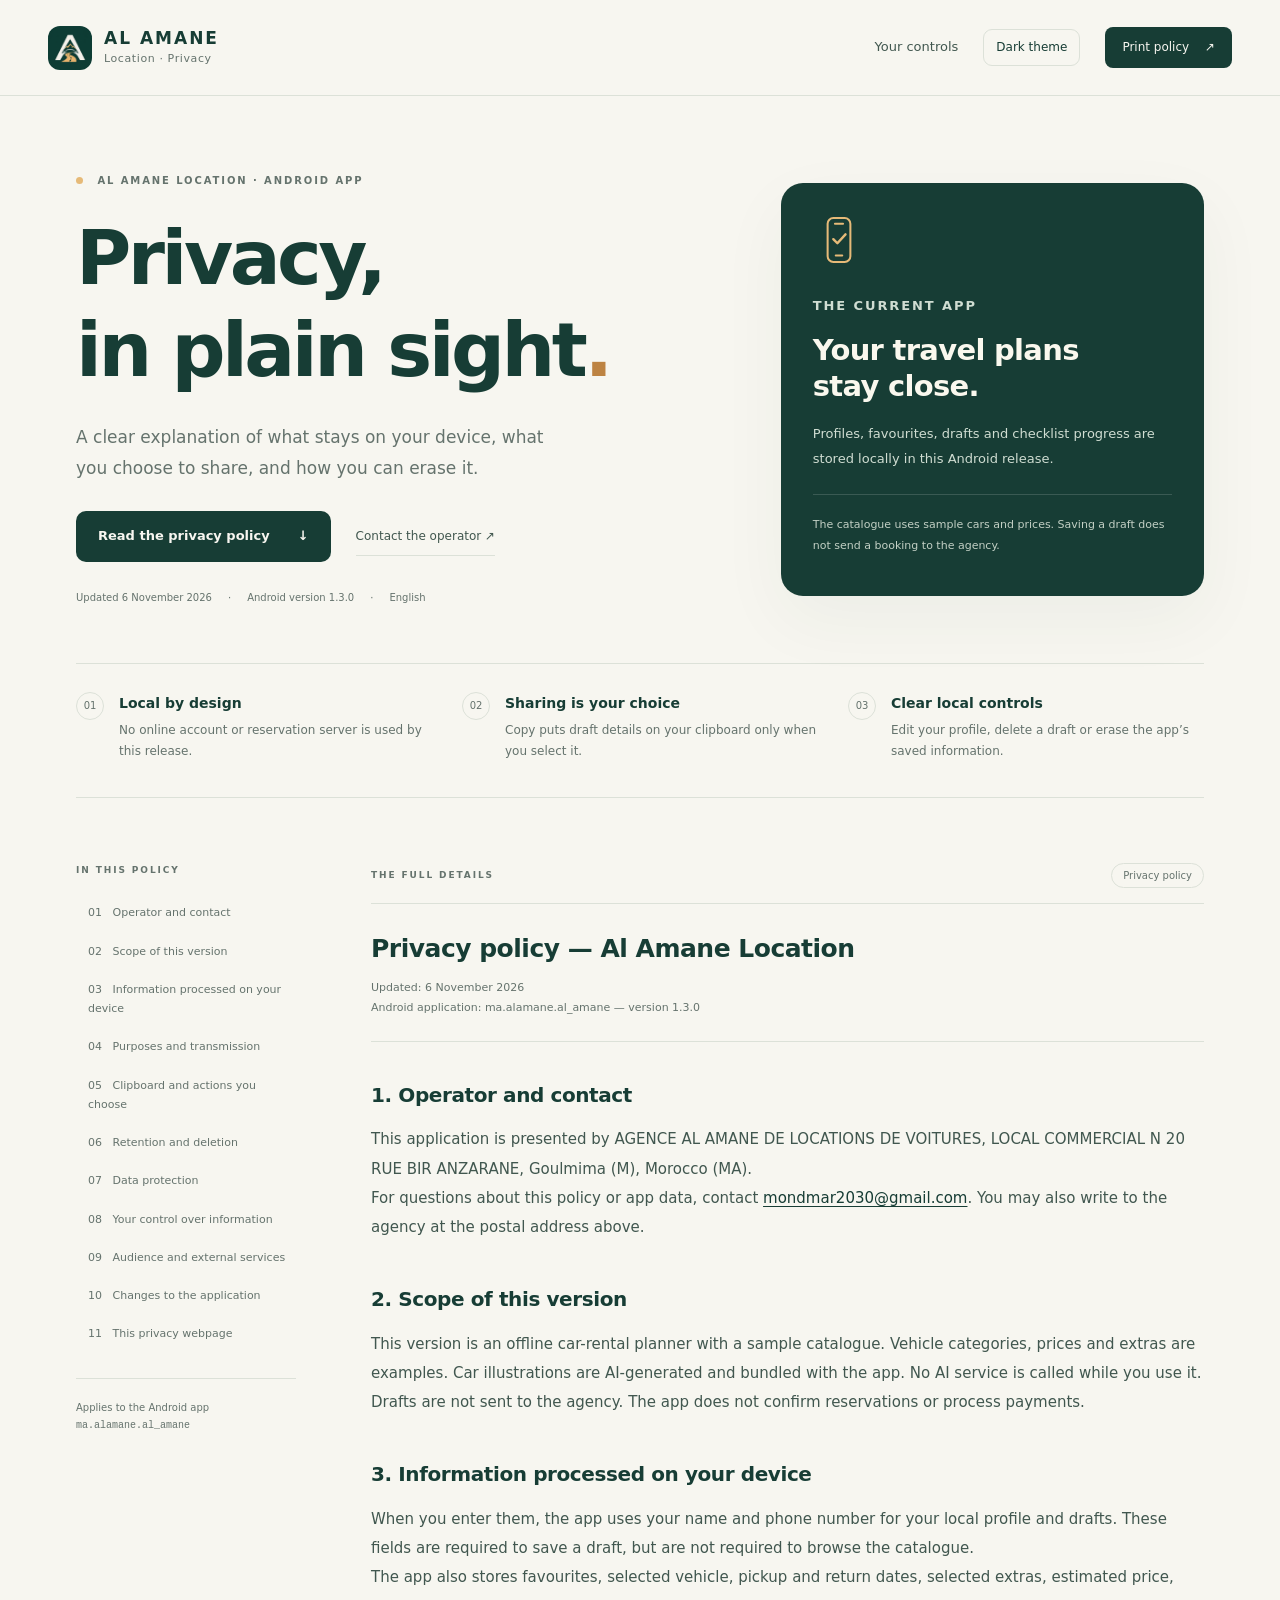
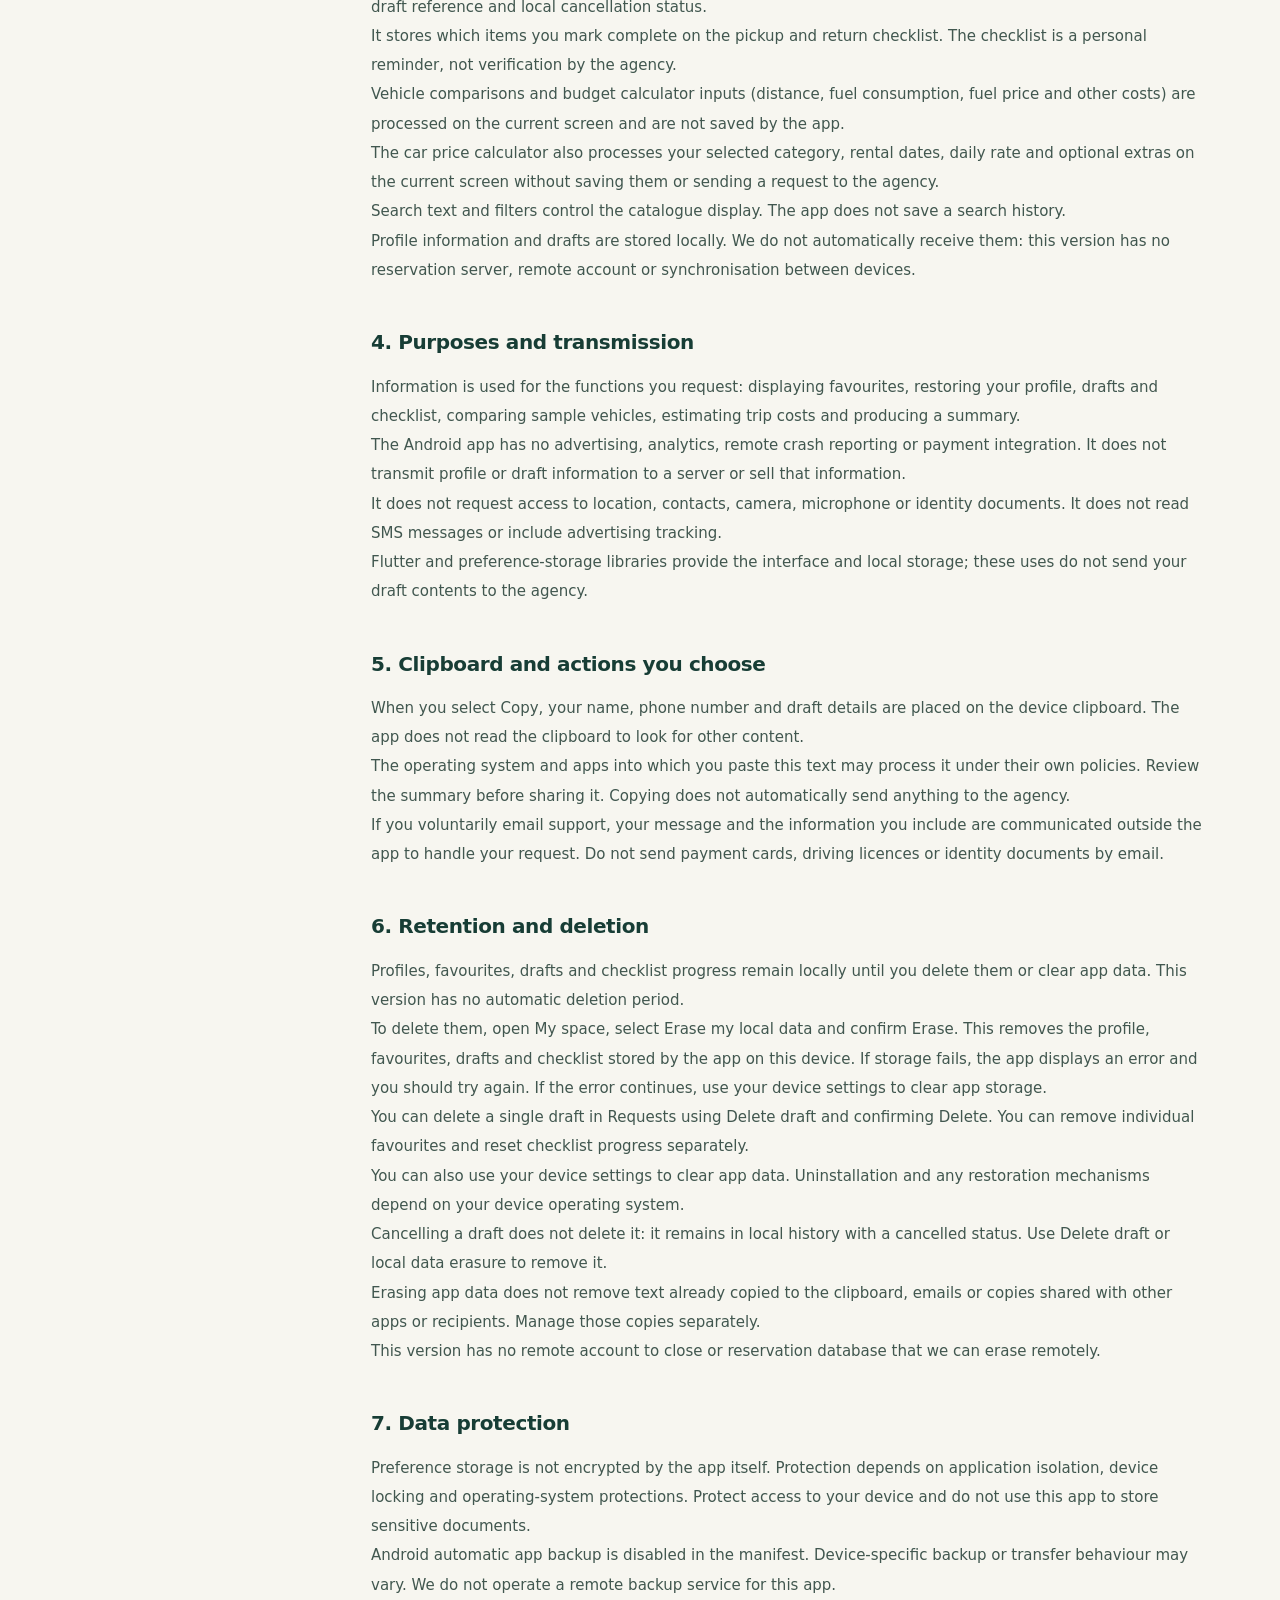
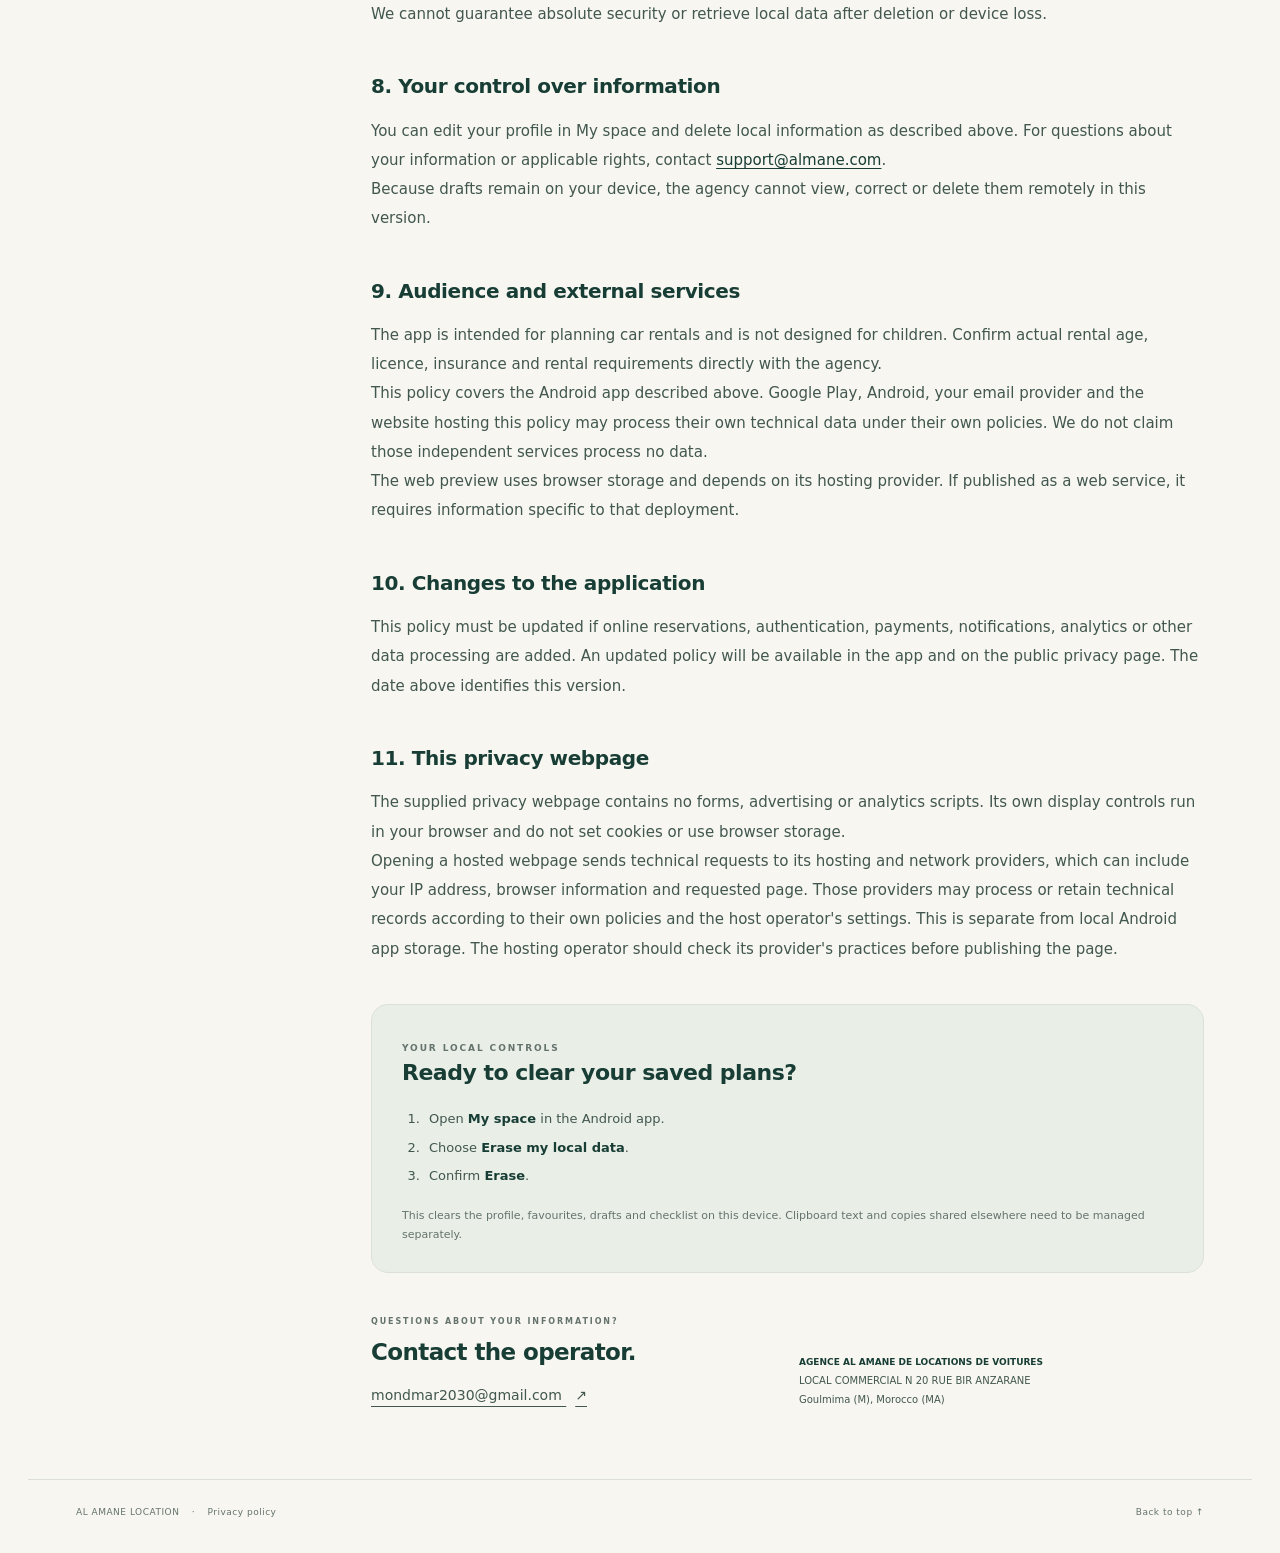
==== commit ae575735: "Update privacy-policy.html" ====
--- a/privacy-policy.html
+++ b/privacy-policy.html
@@ -76,7 +76,7 @@
         <article id="policy-text" class="policy-document" aria-label="Full privacy policy"><p class="policy-name">Privacy policy — Al Amane Location</p>
 <p class="policy-meta">Updated: 6 November 2026<br>Android application: ma.alamane.al_amane — version 1.3.0</p>
 <section id="policy-1" class="policy-section"><h2>1. Operator and contact</h2>
-<p>This application is presented by AGENCE AL AMANE DE LOCATIONS DE VOITURES, LOCAL COMMERCIAL N 20 RUE BIR ANZARANE, Goulmima (M), Morocco (MA).<br>For questions about this policy or app data, contact <a href="mailto:support@almane.com">support@almane.com</a>. You may also write to the agency at the postal address above.</p>
+<p>This application is presented by AGENCE AL AMANE DE LOCATIONS DE VOITURES, LOCAL COMMERCIAL N 20 RUE BIR ANZARANE, Goulmima (M), Morocco (MA).<br>For questions about this policy or app data, contact <a href="mailto:support@almane.com">mondmar2030@gmail.com</a>. You may also write to the agency at the postal address above.</p>
 </section>
 <section id="policy-2" class="policy-section"><h2>2. Scope of this version</h2>
 <p>This version is an offline car-rental planner with a sample catalogue. Vehicle categories, prices and extras are examples. Car illustrations are AI-generated and bundled with the app. No AI service is called while you use it.<br>Drafts are not sent to the agency. The app does not confirm reservations or process payments.</p>
@@ -109,7 +109,7 @@
 <p>The supplied privacy webpage contains no forms, advertising or analytics scripts. Its own display controls run in your browser and do not set cookies or use browser storage.<br>Opening a hosted webpage sends technical requests to its hosting and network providers, which can include your IP address, browser information and requested page. Those providers may process or retain technical records according to their own policies and the host operator&#x27;s settings. This is separate from local Android app storage. The hosting operator should check its provider&#x27;s practices before publishing the page.</p>
 </section></article>
         <aside class="delete-guide" aria-labelledby="delete-title"><span class="eyebrow">YOUR LOCAL CONTROLS</span><h2 id="delete-title">Ready to clear your saved plans?</h2><ol><li>Open <strong>My space</strong> in the Android app.</li><li>Choose <strong>Erase my local data</strong>.</li><li>Confirm <strong>Erase</strong>.</li></ol><p>This clears the profile, favourites, drafts and checklist on this device. Clipboard text and copies shared elsewhere need to be managed separately.</p></aside>
-        <section class="contact-panel" aria-labelledby="contact-title"><div><p class="eyebrow">QUESTIONS ABOUT YOUR INFORMATION?</p><h2 id="contact-title">Contact the operator.</h2><a class="contact-email" href="mailto:support@almane.com">support@almane.com <span aria-hidden="true">↗</span></a></div><address><strong>AGENCE AL AMANE DE LOCATIONS DE VOITURES</strong><br>LOCAL COMMERCIAL N 20 RUE BIR ANZARANE<br>Goulmima (M), Morocco (MA)</address></section>
+        <section class="contact-panel" aria-labelledby="contact-title"><div><p class="eyebrow">QUESTIONS ABOUT YOUR INFORMATION?</p><h2 id="contact-title">Contact the operator.</h2><a class="contact-email" href="mailto:support@almane.com">mondmar2030@gmail.com <span aria-hidden="true">↗</span></a></div><address><strong>AGENCE AL AMANE DE LOCATIONS DE VOITURES</strong><br>LOCAL COMMERCIAL N 20 RUE BIR ANZARANE<br>Goulmima (M), Morocco (MA)</address></section>
       </div>
     </div>
   </main>
--- a/privacy-assets/styles.css
+++ b/privacy-assets/styles.css
@@ -0,0 +1,12 @@
+@charset "UTF-8";
+:root{color-scheme:light;--paper:#f7f6f0;--surface:#fffefa;--ink:#173d35;--body:#41574f;--muted:#65736d;--line:#dce1d8;--gold:#e6ba78;--tint:#e9eee7;--focus:#895818;--shadow:0 24px 70px #173d350c}
+html[data-theme=dark]{color-scheme:dark;--paper:#142620;--surface:#1d332b;--ink:#f2f1e8;--body:#d0dcd3;--muted:#b4c5bb;--line:#3a5145;--tint:#233d31;--focus:#edc893;--shadow:none}
+*{box-sizing:border-box}html{scroll-behavior:smooth;scroll-padding-top:105px}body{margin:0;background:var(--paper);color:var(--body);font:16px/1.75 system-ui,-apple-system,BlinkMacSystemFont,"Segoe UI",sans-serif}a{color:inherit}button,a{-webkit-tap-highlight-color:transparent}a:focus-visible,button:focus-visible,summary:focus-visible{outline:3px solid var(--focus);outline-offset:5px}button{font:inherit;cursor:pointer}button[hidden],[hidden]{display:none!important}h1,h2,h3,p{margin-top:0}h1,h2,h3,strong{color:var(--ink)}h1,h2,h3{line-height:1.22}svg{display:block}code{font:12px/1.6 ui-monospace,SFMono-Regular,Consolas,monospace;overflow-wrap:anywhere}.skip-link{position:absolute;z-index:20;left:20px;top:-90px;padding:12px 20px;background:var(--ink);color:var(--paper);border-radius:9px}.skip-link:focus{top:12px}
+.site-header{height:96px;max-width:1320px;margin:auto;display:flex;align-items:center;justify-content:space-between;gap:20px;padding:0 48px;border-bottom:1px solid var(--line)}.brand{display:flex;align-items:center;gap:12px;text-decoration:none}.brand img{border-radius:12px}.brand strong{font-size:17px;letter-spacing:2px;line-height:1.3;display:block}.brand small{display:block;font-size:11px;letter-spacing:.6px;color:var(--muted)}.header-actions{display:flex;align-items:center;gap:25px;font-size:13px}.header-link{text-decoration:none}.icon-button{background:none;color:var(--ink);border:1px solid var(--line);border-radius:9px;padding:7px 12px;font-size:12px}.print-button{border:0;border-radius:8px;padding:10px 17px;background:var(--ink);color:var(--paper);font-size:12px}.print-button span{margin-left:12px}.reading-progress{position:fixed;z-index:10;top:0;left:0;height:3px;width:100%;border:0;appearance:none;background:transparent}.reading-progress::-webkit-progress-bar{background:transparent}.reading-progress::-webkit-progress-value{background:var(--gold)}.reading-progress::-moz-progress-bar{background:var(--gold)}main{max-width:1224px;padding:0 48px;margin:auto}.hero{display:grid;grid-template-columns:minmax(0,1.5fr) minmax(0,1fr);gap:70px;padding:76px 0 56px;align-items:center}.eyebrow{font-size:10px;font-weight:700;letter-spacing:1.9px;line-height:1.7;color:var(--muted);margin-bottom:23px}.status-dot{display:inline-block;width:7px;height:7px;border-radius:50%;background:var(--gold);margin-right:9px}h1{font-size:clamp(42px,5.9vw,76px);font-weight:650;letter-spacing:-3.5px;margin:0 0 26px}.gold-stop{color:#bd8342}.hero-lead{font-size:17px;max-width:480px;line-height:1.8;color:var(--muted);margin-bottom:28px}.hero-buttons{display:flex;align-items:center;gap:25px;flex-wrap:wrap}.primary-link{display:inline-flex;align-items:center;gap:28px;background:var(--ink);color:var(--paper);padding:14px 22px;border-radius:10px;text-decoration:none;font-size:13px;font-weight:650}.text-link{text-decoration:none;font-size:12px;border-bottom:1px solid var(--line);padding:8px 0}.edition{display:flex;gap:16px;flex-wrap:wrap;margin-top:27px;font-size:10px;color:var(--muted)}.edition span+span:before{content:"·";margin-right:16px;color:var(--muted)}.hero-note{background:#173d35;border-radius:22px;color:#d0ddd2;padding:31px 32px 25px;position:relative;box-shadow:var(--shadow)}.hero-note .eyebrow{color:#d0ddd2;margin:22px 0 15px}.hero-note h2{font-size:29px;letter-spacing:-.7px;color:#faf8ee;margin-bottom:18px}.hero-note p{font-size:13px;line-height:1.9;margin-bottom:14px}.note-symbol{width:52px;height:58px;color:var(--gold)}.note-rule{height:1px;background:#ffffff26;margin:23px 0 20px}.hero-note .note-small{font-size:11px;color:#c3d0c5}.quick-facts{display:grid;grid-template-columns:repeat(3,1fr);padding:28px 0 34px;border-top:1px solid var(--line);border-bottom:1px solid var(--line);gap:30px}.quick-facts article{display:flex;gap:15px}.fact-number{color:var(--muted);font-size:10px;border:1px solid var(--line);border-radius:50%;width:28px;height:28px;display:grid;place-items:center;flex-shrink:0}.quick-facts h2{font-size:14px;margin:3px 0 8px}.quick-facts p{font-size:12px;color:var(--muted);line-height:1.8;margin:0}.document-layout{display:grid;grid-template-columns:220px minmax(0,1fr);gap:75px;padding:65px 0 35px}.contents-panel{position:sticky;top:30px;align-self:start}.contents-panel .eyebrow{font-size:9px;margin-bottom:18px}.contents-panel nav{display:grid;gap:5px}.contents-panel nav a,.mobile-contents nav a{font-size:11px;text-decoration:none;padding:7px 10px;border-left:2px solid transparent;color:var(--muted)}.contents-panel nav a:hover,.contents-panel nav a[aria-current=true]{background:var(--tint);border-color:var(--gold);color:var(--ink)}.contents-foot{margin-top:27px;padding-top:20px;border-top:1px solid var(--line);font-size:10px;color:var(--muted)}.contents-foot code{font-size:10px}.document-heading{display:flex;justify-content:space-between;align-items:center;border-bottom:1px solid var(--line);padding-bottom:15px;margin-bottom:27px;gap:15px}.document-heading .eyebrow{margin:0;font-size:9px}.document-label{font-size:10px;color:var(--muted);border:1px solid var(--line);border-radius:30px;padding:3px 11px}.policy-document>.policy-name{font-size:25px;font-weight:650;letter-spacing:-.5px;line-height:1.4;color:var(--ink);margin-bottom:12px}.policy-meta{font-size:11px;color:var(--muted);padding-bottom:24px;border-bottom:1px solid var(--line);overflow-wrap:anywhere}.policy-section{padding-top:30px;scroll-margin-top:30px}.policy-section h2{font-size:20px;letter-spacing:-.4px;margin-bottom:18px}.policy-section p{font-size:13px;line-height:1.95;margin-bottom:15px}.policy-section a{color:var(--ink);text-underline-offset:3px;overflow-wrap:anywhere}.delete-guide{background:var(--tint);border:1px solid var(--line);border-radius:17px;padding:27px 30px;margin-top:40px}.delete-guide .eyebrow{margin-bottom:10px;font-size:9px}.delete-guide h2{font-size:22px;letter-spacing:-.5px}.delete-guide ol{font-size:13px;padding-left:22px}.delete-guide li{padding:3px 0 3px 5px}.delete-guide p{font-size:11px;color:var(--muted);margin:15px 0 0}.contact-panel{padding:42px 0 20px;display:grid;gap:23px;grid-template-columns:1fr 1fr;align-items:end}.contact-panel .eyebrow{font-size:8px;margin-bottom:10px}.contact-panel h2{font-size:23px;letter-spacing:-.6px;margin-bottom:15px}.contact-email{font-size:14px;text-underline-offset:6px;overflow-wrap:anywhere}.contact-email span{margin-left:9px}.contact-panel address{font-style:normal;font-size:10px;line-height:1.9}.contact-panel address strong{font-size:9px}.site-footer{max-width:1224px;margin:15px auto 0;padding:25px 48px 32px;border-top:1px solid var(--line);display:flex;justify-content:space-between;gap:20px;font-size:9px;letter-spacing:.5px;color:var(--muted)}.footer-dot{margin:0 9px}.site-footer a{text-decoration:none}.mobile-contents{display:none}
+@media(min-width:701px){.policy-section p{font-size:15px}}
+@media(min-width:1500px){body{font-size:17px}.policy-section p{font-size:16px}}
+@media(max-width:950px){.hero{gap:35px}.document-layout{gap:35px;grid-template-columns:180px minmax(0,1fr)}.hero-note{padding:25px}.hero-buttons{gap:16px}.header-actions{gap:14px}.header-link{display:none}.contact-panel{grid-template-columns:1fr}.quick-facts{gap:20px}}
+@media(max-width:700px){html{scroll-padding-top:20px}.site-header{height:82px;padding:0 22px}.brand strong{font-size:14px}.brand small{font-size:9px}.brand img{width:39px;height:39px}.header-actions{gap:7px}.icon-button{font-size:10px;padding:7px 9px}.print-button{font-size:10px;padding:8px 10px}.print-button span{display:none}main{padding:0 23px}.hero{grid-template-columns:1fr;gap:30px;padding:42px 0 35px}.eyebrow{font-size:8px;letter-spacing:1.5px;margin-bottom:20px}h1{font-size:53px;letter-spacing:-2.8px;margin-bottom:20px}.hero-lead{font-size:15px;line-height:1.85}.primary-link{font-size:12px;padding:12px 18px;gap:18px}.text-link{font-size:11px}.edition{font-size:9px;gap:10px}.edition span+span:before{margin-right:10px}.hero-note{padding:25px 27px;border-radius:17px}.hero-note h2{font-size:26px}.note-symbol{float:right;width:45px;height:54px;margin-left:20px}.hero-note .eyebrow{margin:0 0 12px}.hero-note p{font-size:12px}.quick-facts{grid-template-columns:1fr;gap:22px;padding:26px 0}.quick-facts h2{font-size:14px;margin:1px 0 4px}.quick-facts p{font-size:12px}.fact-number{width:28px;height:28px}.document-layout{display:block;padding-top:30px}.contents-panel{display:none}.mobile-contents{display:block;border:1px solid var(--line);border-radius:10px;padding:12px 15px;margin-bottom:35px;font-size:12px}.mobile-contents summary{color:var(--ink);font-weight:650;cursor:pointer}.mobile-contents nav{display:grid;margin-top:10px}.mobile-contents nav a{padding:7px 0}.policy-document>.policy-name{font-size:22px}.policy-section{padding-top:25px}.policy-section h2{font-size:20px}.policy-section p{font-size:14px;line-height:1.9}.policy-meta{font-size:11px}.delete-guide{padding:23px}.delete-guide h2{font-size:21px}.delete-guide ol{font-size:14px}.delete-guide p{font-size:12px}.contact-panel{padding-top:35px;gap:25px}.contact-panel h2{font-size:24px}.contact-panel address{font-size:12px}.contact-panel address strong{font-size:10px}.site-footer{padding:23px;margin-top:10px;font-size:9px}.footer-dot{margin:0 4px}}
+@media(max-width:360px){.site-header{padding:0 16px}.brand{gap:8px}.brand strong{font-size:12px}.print-button{display:none}h1{font-size:46px}.hero-buttons{align-items:flex-start;flex-direction:column}.edition span+span:before{content:none;margin:0}}
+@media(prefers-reduced-motion:reduce){html{scroll-behavior:auto}*{transition:none!important}}
+@media print{:root,html[data-theme=dark]{color-scheme:light;--paper:white;--surface:white;--ink:black;--body:#222;--muted:#444;--line:#ccc;--tint:#f5f5f5}body{font:11pt/1.6 Georgia,serif}.site-header,.hero,.quick-facts,.contents-panel,.mobile-contents,.document-heading,.delete-guide,.contact-panel,.site-footer,.reading-progress,.skip-link{display:none!important}main{max-width:none;padding:0}.document-layout{display:block;padding:0}.policy-meta{font-size:9pt}.policy-document>.policy-name{font-size:20pt}.policy-section{padding-top:12pt}.policy-section h2{font-size:14pt;break-after:avoid}.policy-section p{font-size:11pt}.policy-section a{color:black;text-decoration:underline}}
